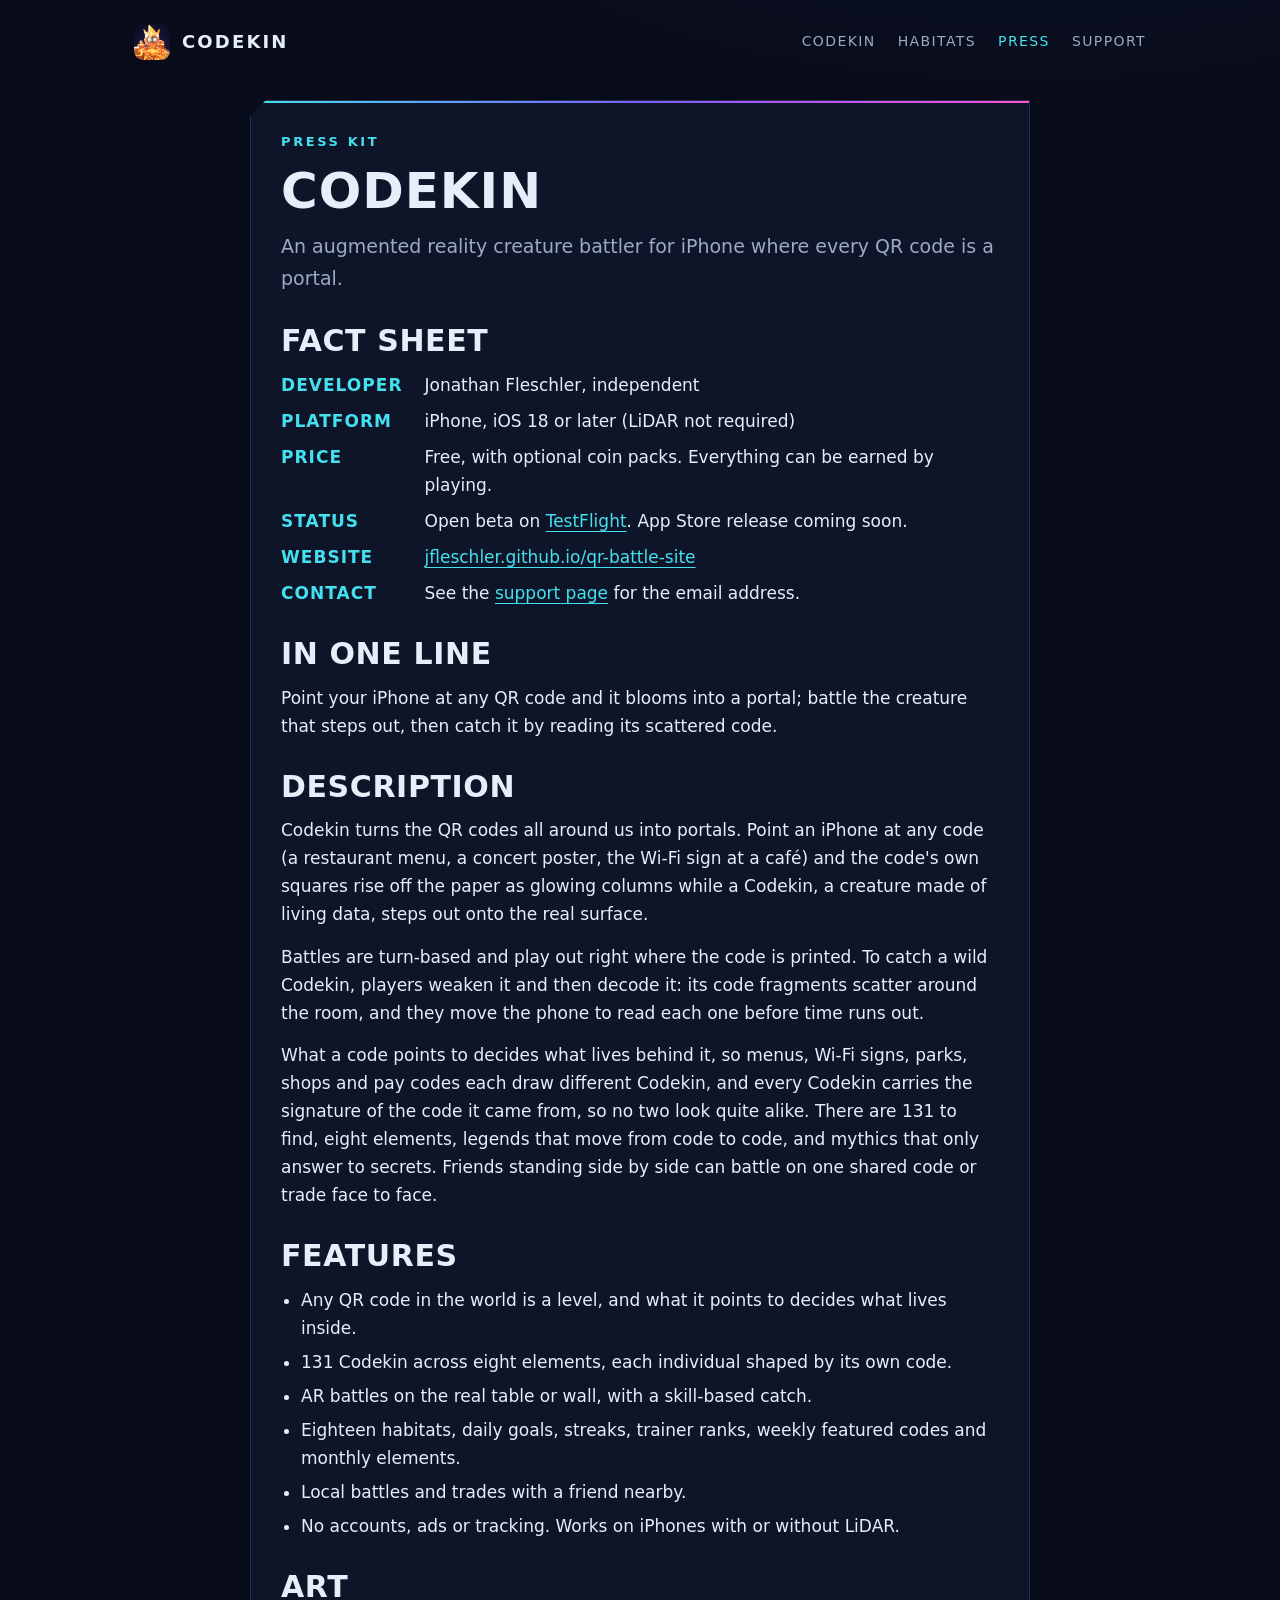
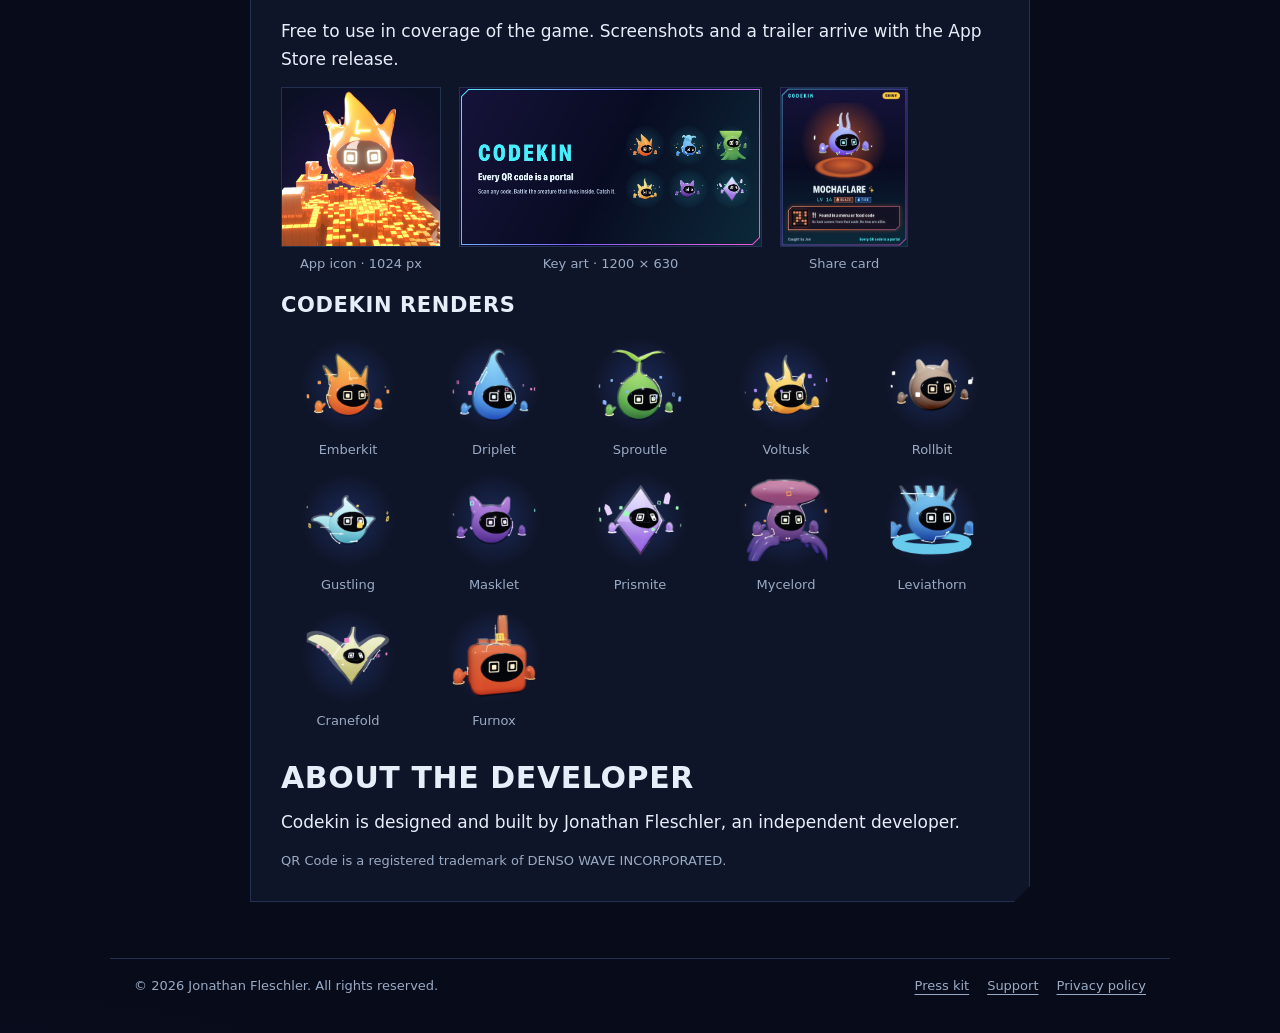
==== press/index.html @ 05992ad1 "Build out the site: Codekin gallery, habitats, live events, press kit - Every Codekin in a filterabl" ====
<!doctype html>
<html lang="en">
<head>
<meta charset="utf-8">
<meta name="viewport" content="width=device-width, initial-scale=1">
<title>Codekin Press Kit</title>
<meta name="description" content="Facts, descriptions, art and contact details for writing about Codekin, the AR creature battler where every QR code is a portal.">
<meta name="theme-color" content="#080c1a">
<meta property="og:title" content="Codekin Press Kit">
<meta property="og:description" content="Facts, descriptions, art and contact details for writing about Codekin.">
<meta property="og:image" content="https://jfleschler.github.io/qr-battle-site/assets/og.jpg">
<meta name="twitter:card" content="summary_large_image">
<link rel="icon" href="../assets/icon.png">
<link rel="stylesheet" href="../style.css">
</head>
<body>
<nav aria-label="Main navigation">
  <a class="brand" href="../"><img src="../assets/icon.png" alt="" width="36" height="36"><span>Codekin</span></a>
  <div class="links"><a href="../#codekin">Codekin</a><a href="../#habitats">Habitats</a><a href="../press/" aria-current="page">Press</a><a href="../support/">Support</a></div>
</nav>
<main>
  <article class="panel document press">
    <p class="eyebrow">Press kit</p>
    <h1>Codekin</h1>
    <p class="lede">An augmented reality creature battler for iPhone where every QR code is a portal.</p>

    <h2>Fact sheet</h2>
    <dl class="facts">
      <dt>Developer</dt><dd>Jonathan Fleschler, independent</dd>
      <dt>Platform</dt><dd>iPhone, iOS 18 or later (LiDAR not required)</dd>
      <dt>Price</dt><dd>Free, with optional coin packs. Everything can be earned by playing.</dd>
      <dt>Status</dt><dd>Open beta on <a href="https://testflight.apple.com/join/FkPMTj8T">TestFlight</a>. App Store release coming soon.</dd>
      <dt>Website</dt><dd><a href="https://jfleschler.github.io/qr-battle-site/">jfleschler.github.io/qr-battle-site</a></dd>
      <dt>Contact</dt><dd>See the <a href="../support/">support page</a> for the email address.</dd>
    </dl>

    <h2>In one line</h2>
    <p>Point your iPhone at any QR code and it blooms into a portal; battle the creature that steps out, then catch it by reading its scattered code.</p>

    <h2>Description</h2>
    <p>Codekin turns the QR codes all around us into portals. Point an iPhone at any code (a restaurant menu, a concert poster, the Wi-Fi sign at a café) and the code's own squares rise off the paper as glowing columns while a Codekin, a creature made of living data, steps out onto the real surface.</p>
    <p>Battles are turn-based and play out right where the code is printed. To catch a wild Codekin, players weaken it and then decode it: its code fragments scatter around the room, and they move the phone to read each one before time runs out.</p>
    <p>What a code points to decides what lives behind it, so menus, Wi-Fi signs, parks, shops and pay codes each draw different Codekin, and every Codekin carries the signature of the code it came from, so no two look quite alike. There are 131 to find, eight elements, legends that move from code to code, and mythics that only answer to secrets. Friends standing side by side can battle on one shared code or trade face to face.</p>

    <h2>Features</h2>
    <ul class="features">
      <li>Any QR code in the world is a level, and what it points to decides what lives inside.</li>
      <li>131 Codekin across eight elements, each individual shaped by its own code.</li>
      <li>AR battles on the real table or wall, with a skill-based catch.</li>
      <li>Eighteen habitats, daily goals, streaks, trainer ranks, weekly featured codes and monthly elements.</li>
      <li>Local battles and trades with a friend nearby.</li>
      <li>No accounts, ads or tracking. Works on iPhones with or without LiDAR.</li>
    </ul>

    <h2>Art</h2>
    <p>Free to use in coverage of the game. Screenshots and a trailer arrive with the App Store release.</p>
    <div class="press-art">
      <a href="../assets/press/codekin-icon-1024.png" download><img src="../assets/press/codekin-icon-1024.png" alt="The Codekin app icon" width="160" height="160" loading="lazy"><span>App icon · 1024 px</span></a>
      <a href="../assets/og.jpg" download><img src="../assets/og.jpg" alt="Codekin key art: the name and six Codekin" width="300" height="158" loading="lazy"><span>Key art · 1200 × 630</span></a>
      <a href="../assets/share-card.jpg" download><img src="../assets/share-card.jpg" alt="An in-game share card of a shiny Mochaflare" width="160" height="200" loading="lazy"><span>Share card</span></a>
    </div>
    <h3>Codekin renders</h3>
    <ul class="press-renders">
      <li><a href="../assets/press/codekin/emberkit.png" download><img src="../assets/press/codekin/emberkit.png" alt="Emberkit" width="120" height="120" loading="lazy">Emberkit</a></li>
      <li><a href="../assets/press/codekin/driplet.png" download><img src="../assets/press/codekin/driplet.png" alt="Driplet" width="120" height="120" loading="lazy">Driplet</a></li>
      <li><a href="../assets/press/codekin/sproutle.png" download><img src="../assets/press/codekin/sproutle.png" alt="Sproutle" width="120" height="120" loading="lazy">Sproutle</a></li>
      <li><a href="../assets/press/codekin/voltusk.png" download><img src="../assets/press/codekin/voltusk.png" alt="Voltusk" width="120" height="120" loading="lazy">Voltusk</a></li>
      <li><a href="../assets/press/codekin/rollbit.png" download><img src="../assets/press/codekin/rollbit.png" alt="Rollbit" width="120" height="120" loading="lazy">Rollbit</a></li>
      <li><a href="../assets/press/codekin/gustling.png" download><img src="../assets/press/codekin/gustling.png" alt="Gustling" width="120" height="120" loading="lazy">Gustling</a></li>
      <li><a href="../assets/press/codekin/masklet.png" download><img src="../assets/press/codekin/masklet.png" alt="Masklet" width="120" height="120" loading="lazy">Masklet</a></li>
      <li><a href="../assets/press/codekin/prismite.png" download><img src="../assets/press/codekin/prismite.png" alt="Prismite" width="120" height="120" loading="lazy">Prismite</a></li>
      <li><a href="../assets/press/codekin/mycelord.png" download><img src="../assets/press/codekin/mycelord.png" alt="Mycelord" width="120" height="120" loading="lazy">Mycelord</a></li>
      <li><a href="../assets/press/codekin/leviathorn.png" download><img src="../assets/press/codekin/leviathorn.png" alt="Leviathorn" width="120" height="120" loading="lazy">Leviathorn</a></li>
      <li><a href="../assets/press/codekin/cranefold.png" download><img src="../assets/press/codekin/cranefold.png" alt="Cranefold" width="120" height="120" loading="lazy">Cranefold</a></li>
      <li><a href="../assets/press/codekin/furnox.png" download><img src="../assets/press/codekin/furnox.png" alt="Furnox" width="120" height="120" loading="lazy">Furnox</a></li>
    </ul>

    <h2>About the developer</h2>
    <p>Codekin is designed and built by Jonathan Fleschler, an independent developer.</p>
    <p class="muted small">QR Code is a registered trademark of DENSO WAVE INCORPORATED.</p>
  </article>
</main>
<footer>
  <span>© 2026 Jonathan Fleschler. All rights reserved.</span>
  <span><a href="../press/">Press kit</a><a href="../support/">Support</a><a href="../privacy/">Privacy policy</a></span>
</footer>
</body>
</html>
---- style.css ----
/* Codekin site: the game's Glyph look. Navy panels with chamfered corners, cyan edges, condensed caps. */
:root {
  --navy: #080c1a;
  --panel: #0f1528;
  --panel-edge: #24304f;
  --ink: #e6eef9;
  --muted: #9aaac4;
  --cyan: #45e0f0;
  --violet: #7b5cff;
  --magenta: #ff4fd8;
  --display: "SF Pro Display", "Helvetica Neue", "Arial Narrow", system-ui, sans-serif;
  --body: system-ui, -apple-system, "Segoe UI", Roboto, sans-serif;
  --mono: ui-monospace, "SF Mono", Menlo, Consolas, monospace;
  color-scheme: dark;
}
* { box-sizing: border-box; }
body {
  margin: 0;
  color: var(--ink);
  font-family: var(--body);
  font-size: 17px;
  line-height: 1.65;
  background:
    radial-gradient(1200px 600px at 80% -10%, #1b2a5a55, transparent 60%),
    radial-gradient(900px 500px at 0% 110%, #3a1d6a44, transparent 60%),
    var(--navy);
  min-height: 100vh;
}
a { color: var(--cyan); text-underline-offset: 4px; }
a:hover { text-decoration-thickness: 2px; }
a:focus-visible, summary:focus-visible { outline: 2px solid var(--cyan); outline-offset: 4px; }
::selection { background: var(--cyan); color: var(--navy); }

nav, main, footer { max-width: 1060px; margin: 0 auto; padding-inline: 24px; }
nav { display: flex; justify-content: space-between; align-items: center; gap: 20px; padding-block: 24px; }
.brand { display: flex; align-items: center; gap: 12px; color: var(--ink); text-decoration: none; }
.brand img { width: 36px; height: 36px; border-radius: 9px; }
.brand span, .eyebrow, h1, h2, summary, .button {
  font-family: var(--display);
  font-stretch: condensed;
  text-transform: uppercase;
}
.brand span { font-weight: 800; letter-spacing: 0.12em; font-size: 18px; }
nav .links { display: flex; gap: 22px; }
nav .links a { color: var(--muted); text-decoration: none; text-transform: uppercase; letter-spacing: 0.1em; font-size: 14px; }
nav .links a[aria-current="page"], nav .links a:hover { color: var(--cyan); }

main { padding-block: 16px 56px; display: grid; gap: 28px; }
.eyebrow { color: var(--cyan); letter-spacing: 0.2em; font-size: 13px; font-weight: 700; margin: 0; }
h1, h2 { font-weight: 800; line-height: 1.02; letter-spacing: 0.02em; text-wrap: balance; margin: 0; }
h1 { font-size: clamp(38px, 6.4vw, 64px); }
h2 { font-size: clamp(24px, 3.4vw, 30px); }

/* Panels: chamfered top-left and bottom-right, like the in-game cards. */
.panel {
  background: var(--panel);
  border: 1px solid var(--panel-edge);
  clip-path: polygon(16px 0, 100% 0, 100% calc(100% - 16px), calc(100% - 16px) 100%, 0 100%, 0 16px);
  padding: 30px;
  position: relative;
}
.panel::before {
  content: "";
  position: absolute; inset: 0 0 auto 0; height: 2px;
  background: linear-gradient(90deg, var(--cyan), var(--violet), var(--magenta));
}

.hero { display: grid; grid-template-columns: 1.1fr 0.9fr; gap: 36px; align-items: center; padding-block: 12px 8px; }
.hero > div { display: grid; gap: 18px; min-width: 0; }
.hero p.lede { font-size: 19px; color: var(--muted); margin: 0; max-width: 36em; }
.hero img { width: 100%; max-width: 100%; height: auto; display: block; border: 1px solid var(--panel-edge);
  clip-path: polygon(24px 0, 100% 0, 100% calc(100% - 24px), calc(100% - 24px) 100%, 0 100%, 0 24px); }
.badge { justify-self: start; border: 1px solid var(--cyan); color: var(--cyan); padding: 6px 14px; font-size: 13px;
  letter-spacing: 0.08em; text-transform: uppercase; }

.cards { display: grid; grid-template-columns: repeat(3, minmax(0, 1fr)); gap: 20px; }
.cards .panel { display: grid; gap: 10px; align-content: start; }
.cards p { margin: 0; color: var(--muted); }
.finder { width: 28px; height: 28px; border: 4px solid var(--cyan); padding: 4px; }
.finder::after { content: ""; display: block; width: 100%; height: 100%; background: var(--cyan); }

.help { display: flex; justify-content: space-between; align-items: center; gap: 24px; }
.help p { margin: 6px 0 0; color: var(--muted); }
.button { display: inline-block; flex: none; text-decoration: none; color: var(--navy); background: var(--cyan);
  padding: 12px 22px; font-weight: 800; letter-spacing: 0.08em; font-size: 17px;
  clip-path: polygon(10px 0, 100% 0, 100% calc(100% - 10px), calc(100% - 10px) 100%, 0 100%, 0 10px); }
.button:hover { background: #7af0fb; }

.document { max-width: 780px; width: 100%; margin: 0 auto; display: grid; gap: 14px; }
.document h1 { font-size: clamp(36px, 5vw, 50px); }
.document h2 { margin-top: 18px; }
.document p { margin: 0; }
.document .updated { font-family: var(--mono); font-size: 13px; color: var(--muted); }
.document a { overflow-wrap: anywhere; }
.contact { background: #0a1122; border: 1px solid var(--panel-edge); padding: 20px 22px; display: grid; gap: 8px; margin-block: 8px; }
.contact .address { font-family: var(--mono); font-size: 16px; user-select: all; overflow-wrap: anywhere; margin: 0; }
details { border-top: 1px solid var(--panel-edge); padding-block: 14px; }
details:last-of-type { border-bottom: 1px solid var(--panel-edge); }
summary { cursor: pointer; font-weight: 700; font-size: 20px; letter-spacing: 0.04em; }
details p { margin-top: 10px !important; color: var(--muted); }

footer { display: flex; justify-content: space-between; flex-wrap: wrap; gap: 16px; padding-block: 16px 36px;
  font-size: 13px; color: var(--muted); border-top: 1px solid var(--panel-edge); }
footer span { display: flex; gap: 18px; flex-wrap: wrap; }
footer a { color: var(--muted); }

@media (max-width: 760px) {
  .hero { grid-template-columns: 1fr; }
  .cards { grid-template-columns: 1fr; }
  .help { flex-direction: column; align-items: stretch; }
  .panel { padding: 24px; }
  nav .links { gap: 14px; }
}
@media (prefers-reduced-motion: reduce) { * { scroll-behavior: auto; } }

/* Landing page sections. */
.actions { display: flex; align-items: center; gap: 16px; flex-wrap: wrap; }
.actions .badge { justify-self: auto; }
.section { display: grid; gap: 14px; margin-top: 18px; }
.section-lede { color: var(--muted); margin: 0; max-width: 46em; }
h3 { font-family: var(--display); font-stretch: condensed; text-transform: uppercase; font-weight: 800; font-size: 21px;
  letter-spacing: 0.03em; margin: 0; }
.muted { color: var(--muted); }

.events { display: grid; gap: 12px; }
.event-row { display: grid; grid-template-columns: repeat(2, minmax(0, 1fr)); gap: 24px; }
.event { display: grid; gap: 2px; }
.event-label { color: var(--muted); font-size: 13px; letter-spacing: 0.14em; text-transform: uppercase; }
.event strong { font-family: var(--display); font-stretch: condensed; text-transform: uppercase; font-size: 28px;
  font-weight: 800; line-height: 1.1; color: #ffd15c; }
.event span:last-child { color: var(--muted); font-size: 15px; }

.steps { list-style: none; margin: 0; padding: 0; display: grid; grid-template-columns: repeat(3, minmax(0, 1fr)); gap: 20px; }
.steps .panel { display: grid; gap: 8px; align-content: start; }
.steps p { margin: 0; color: var(--muted); }
.step { font-family: var(--mono); color: var(--cyan); font-size: 15px; border: 1px solid var(--cyan); width: 32px; height: 32px;
  display: grid; place-items: center; }

.chips { display: flex; gap: 6px; flex-wrap: wrap; justify-content: center; }
.chip { --tint: var(--cyan); font-size: 11px; font-weight: 700; letter-spacing: 0.1em; text-transform: uppercase; padding: 2px 7px;
  border: 1px solid var(--tint); color: color-mix(in srgb, var(--tint) 55%, white);
  background: color-mix(in srgb, var(--tint) 18%, transparent); }
.chip.rarity { --tint: #ffd15c; }

.filters { display: flex; flex-wrap: wrap; gap: 8px; }
.filter { --tint: var(--cyan); font: inherit; font-size: 14px; font-weight: 700; letter-spacing: 0.08em; text-transform: uppercase;
  color: var(--ink); background: var(--panel); border: 1px solid var(--panel-edge); padding: 8px 14px; min-height: 44px; cursor: pointer;
  clip-path: polygon(8px 0, 100% 0, 100% calc(100% - 8px), calc(100% - 8px) 100%, 0 100%, 0 8px); }
.filter[aria-pressed="true"] { border-color: var(--tint); background: color-mix(in srgb, var(--tint) 24%, var(--panel)); }
.filter:hover { border-color: var(--tint); }
.filter:focus-visible, .kin:focus-visible { outline: 2px solid var(--cyan); outline-offset: 3px; }

.gallery { list-style: none; margin: 0; padding: 0; display: grid; grid-template-columns: repeat(auto-fill, minmax(150px, 1fr)); gap: 12px; }
.gallery li[hidden] { display: none; }
.kin { width: 100%; display: grid; justify-items: center; gap: 4px; padding: 14px 10px 14px; cursor: pointer; font: inherit; color: var(--ink);
  background: radial-gradient(circle at 50% 38%, #1b2a5a 0, var(--panel) 62%); border: 1px solid var(--panel-edge);
  clip-path: polygon(12px 0, 100% 0, 100% calc(100% - 12px), calc(100% - 12px) 100%, 0 100%, 0 12px);
  transition: border-color 0.15s, transform 0.15s; }
.kin:hover { border-color: var(--cyan); transform: translateY(-2px); }
.kin img { width: 112px; height: 112px; object-fit: contain; }
.kin .number { font-family: var(--mono); font-size: 12px; color: var(--muted); }
.kin .name { font-family: var(--display); font-stretch: condensed; text-transform: uppercase; font-weight: 800; font-size: 17px;
  letter-spacing: 0.04em; line-height: 1.1; }
.secret img, img.secret { filter: brightness(0) drop-shadow(0 0 8px #7b5cffaa); }

.habitats { list-style: none; margin: 0; padding: 0; display: grid; grid-template-columns: repeat(auto-fill, minmax(230px, 1fr)); gap: 12px; }
.habitat { padding: 20px; display: grid; gap: 8px; align-content: start; }
.habitat p { margin: 0; color: var(--muted); font-size: 15px; }
.habitat .chips { justify-content: flex-start; }

.split { display: grid; grid-template-columns: 1fr 0.8fr; gap: 28px; align-items: center; }
.split .panel { display: grid; gap: 12px; }
.split .panel p { margin: 0; color: var(--muted); }
.split img { width: 100%; height: auto; display: block; max-width: 420px; justify-self: center; }

dialog { max-width: min(440px, calc(100vw - 32px)); width: 100%; border: 1px solid var(--panel-edge); background: var(--panel); color: var(--ink);
  padding: 28px; text-align: center;
  clip-path: polygon(16px 0, 100% 0, 100% calc(100% - 16px), calc(100% - 16px) 100%, 0 100%, 0 16px); }
dialog::backdrop { background: #04060dcc; backdrop-filter: blur(4px); }
dialog img { width: 220px; height: 220px; object-fit: contain; display: block; margin: 0 auto 8px; }
dialog h2 { margin: 2px 0 10px; }
dialog p { color: var(--muted); }
dialog .eyebrow { text-transform: uppercase; }
dialog .close { position: absolute; top: 10px; right: 12px; width: 44px; height: 44px; font-size: 26px; line-height: 1; color: var(--muted);
  background: none; border: 0; cursor: pointer; }
dialog .close:hover { color: var(--ink); }

@media (max-width: 760px) {
  .steps, .event-row, .split { grid-template-columns: 1fr; }
  .gallery { grid-template-columns: repeat(auto-fill, minmax(120px, 1fr)); }
  .kin img { width: 88px; height: 88px; }
  nav { flex-wrap: wrap; }
}
@media (prefers-reduced-motion: reduce) { .kin { transition: none; } .kin:hover { transform: none; } }

/* Press kit. */
.document .lede { font-size: 19px; color: var(--muted); }
.facts { display: grid; grid-template-columns: max-content 1fr; gap: 8px 22px; margin: 0; }
.facts dt { font-family: var(--display); font-stretch: condensed; text-transform: uppercase; font-weight: 800; letter-spacing: 0.06em; color: var(--cyan); }
.facts dd { margin: 0; }
.features { margin: 0; padding-left: 20px; display: grid; gap: 6px; }
.press-art { display: flex; flex-wrap: wrap; gap: 18px; align-items: flex-end; }
.press-art a, .press-renders a { display: grid; gap: 6px; justify-items: center; color: var(--muted); text-decoration: none; font-size: 13px; }
.press-art a:hover, .press-renders a:hover { color: var(--cyan); }
.press-art img { height: 160px; width: auto; border: 1px solid var(--panel-edge); }
.press-renders { list-style: none; margin: 0; padding: 0; display: grid; grid-template-columns: repeat(auto-fill, minmax(110px, 1fr)); gap: 12px; }
.press-renders img { width: 96px; height: 96px; object-fit: contain; background: radial-gradient(circle, #1b2a5a, transparent 70%); }
.small { font-size: 13px; }
@media (max-width: 760px) { .facts { grid-template-columns: 1fr; gap: 2px; } .facts dd { margin-bottom: 10px; } }
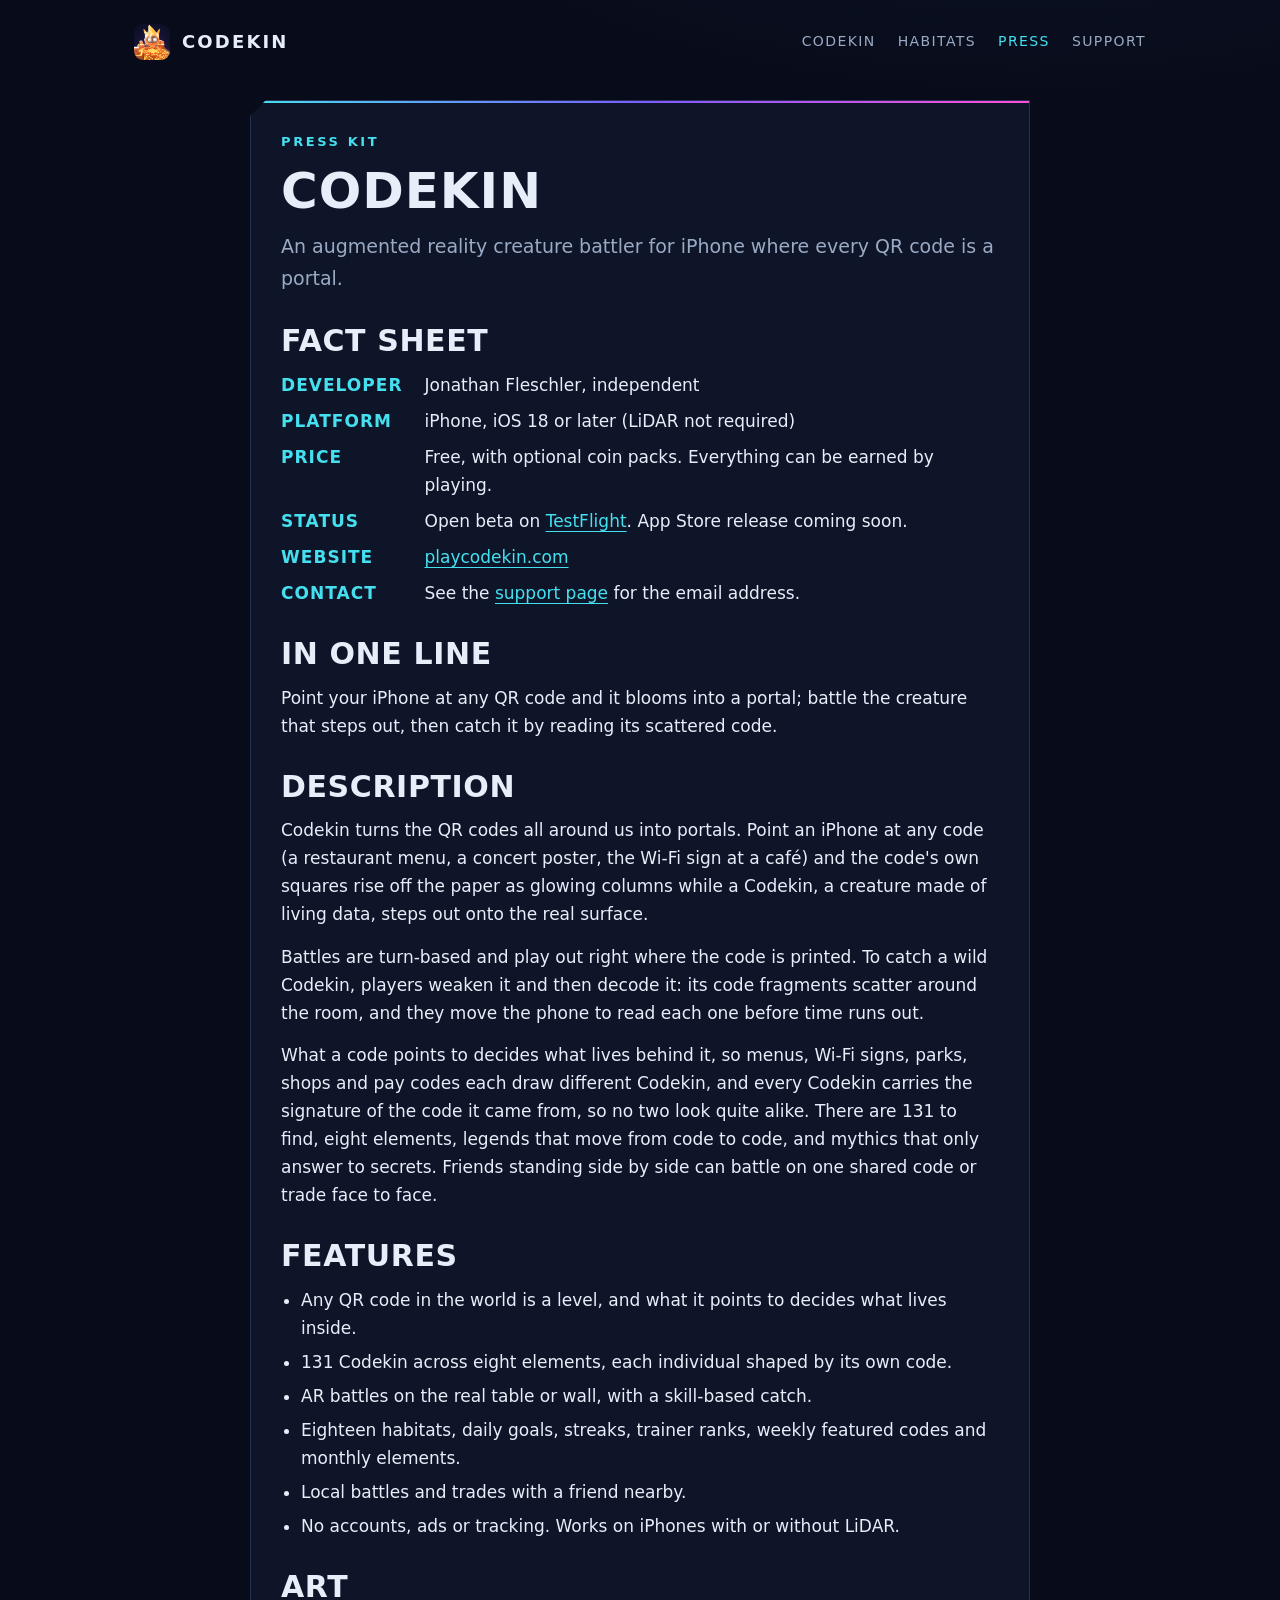
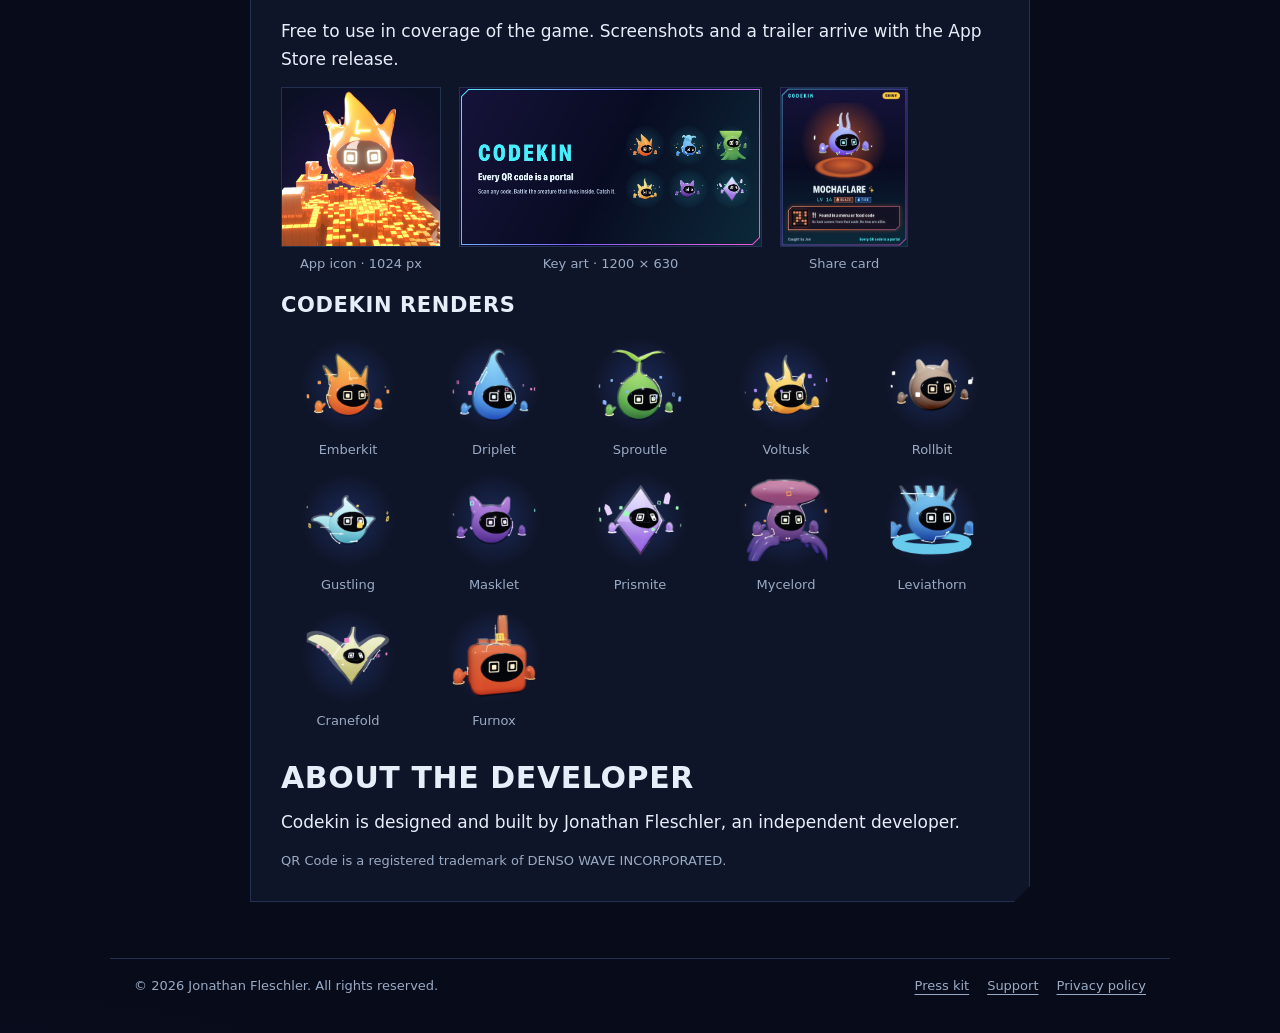
==== commit c348de73: "Serve the site at playcodekin.com Co-Authored-By: Claude Opus 5.5 <noreply@anthropic.com>" ====
--- a/press/index.html
+++ b/press/index.html
@@ -8,7 +8,7 @@
 <meta name="theme-color" content="#080c1a">
 <meta property="og:title" content="Codekin Press Kit">
 <meta property="og:description" content="Facts, descriptions, art and contact details for writing about Codekin.">
-<meta property="og:image" content="https://jfleschler.github.io/qr-battle-site/assets/og.jpg">
+<meta property="og:image" content="https://playcodekin.com/assets/og.jpg">
 <meta name="twitter:card" content="summary_large_image">
 <link rel="icon" href="../assets/icon.png">
 <link rel="stylesheet" href="../style.css">
@@ -30,7 +30,7 @@
       <dt>Platform</dt><dd>iPhone, iOS 18 or later (LiDAR not required)</dd>
       <dt>Price</dt><dd>Free, with optional coin packs. Everything can be earned by playing.</dd>
       <dt>Status</dt><dd>Open beta on <a href="https://testflight.apple.com/join/FkPMTj8T">TestFlight</a>. App Store release coming soon.</dd>
-      <dt>Website</dt><dd><a href="https://jfleschler.github.io/qr-battle-site/">jfleschler.github.io/qr-battle-site</a></dd>
+      <dt>Website</dt><dd><a href="https://playcodekin.com/">playcodekin.com</a></dd>
       <dt>Contact</dt><dd>See the <a href="../support/">support page</a> for the email address.</dd>
     </dl>
 
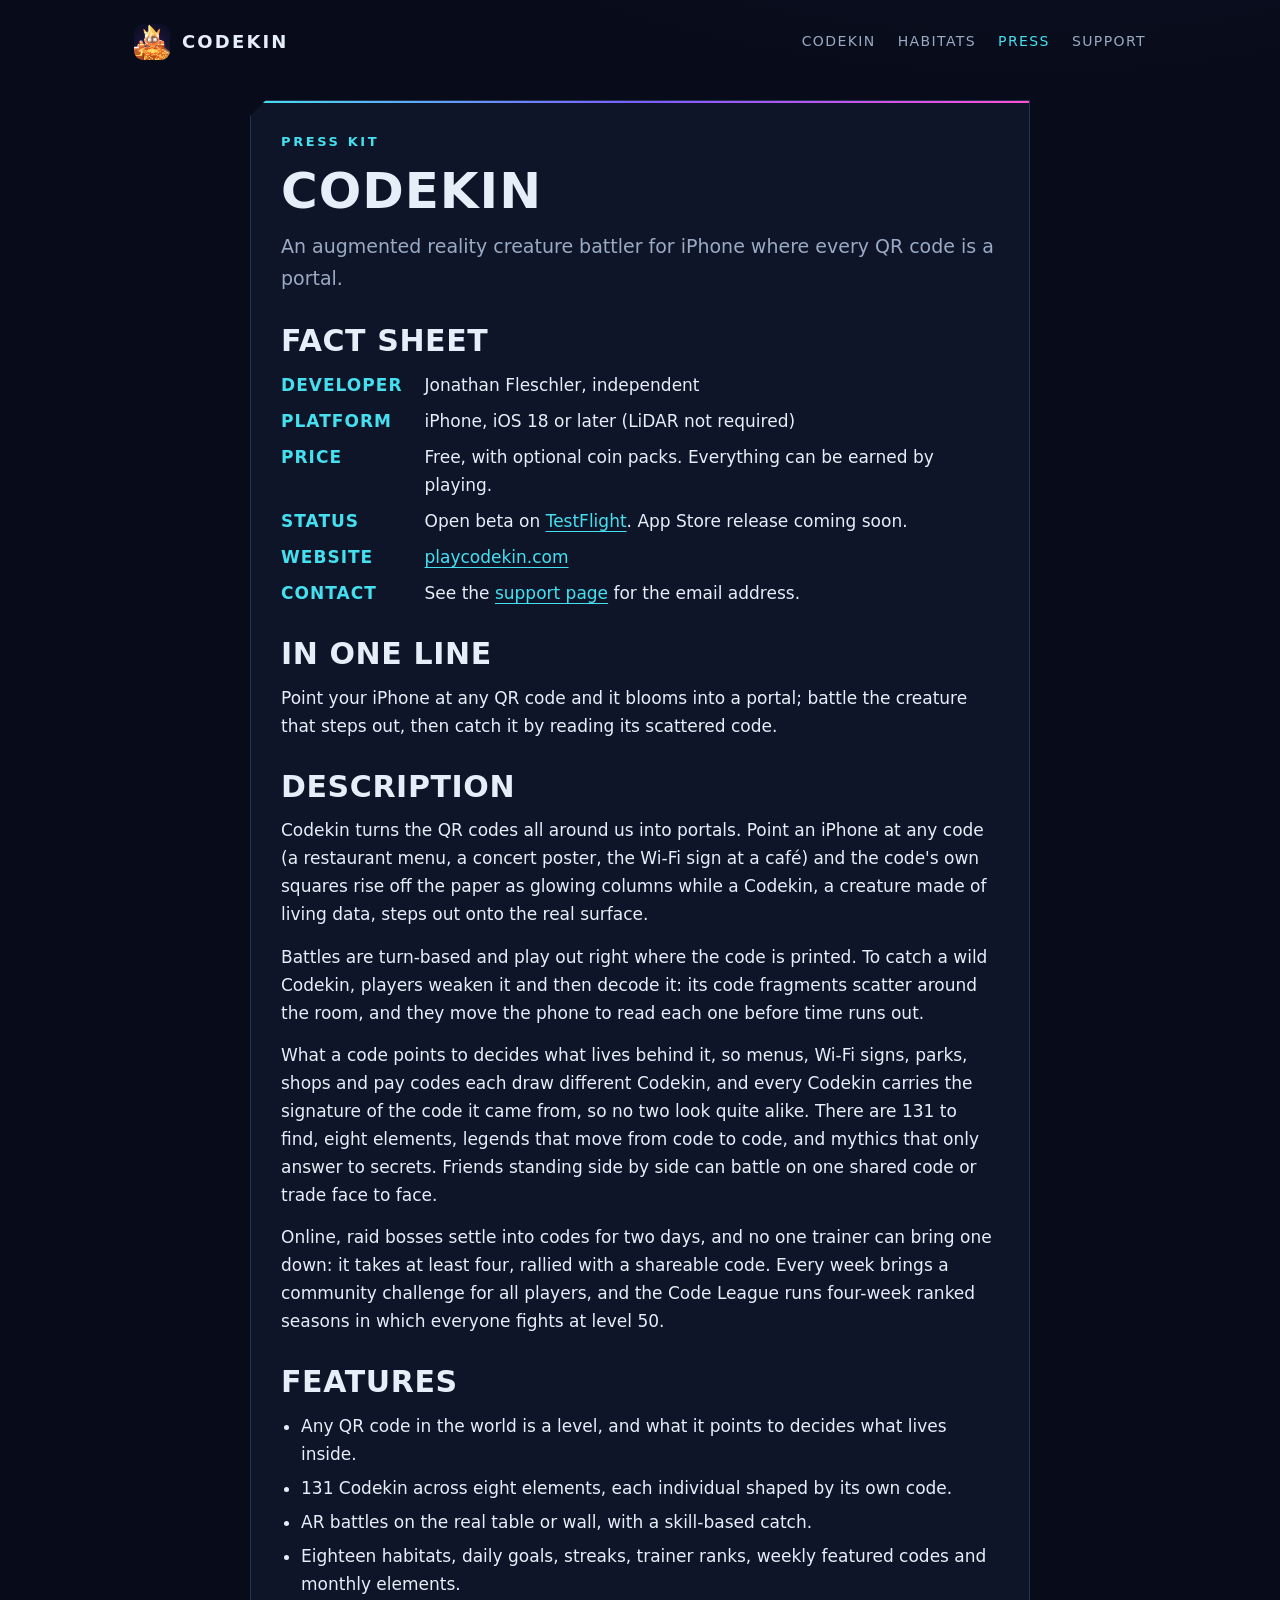
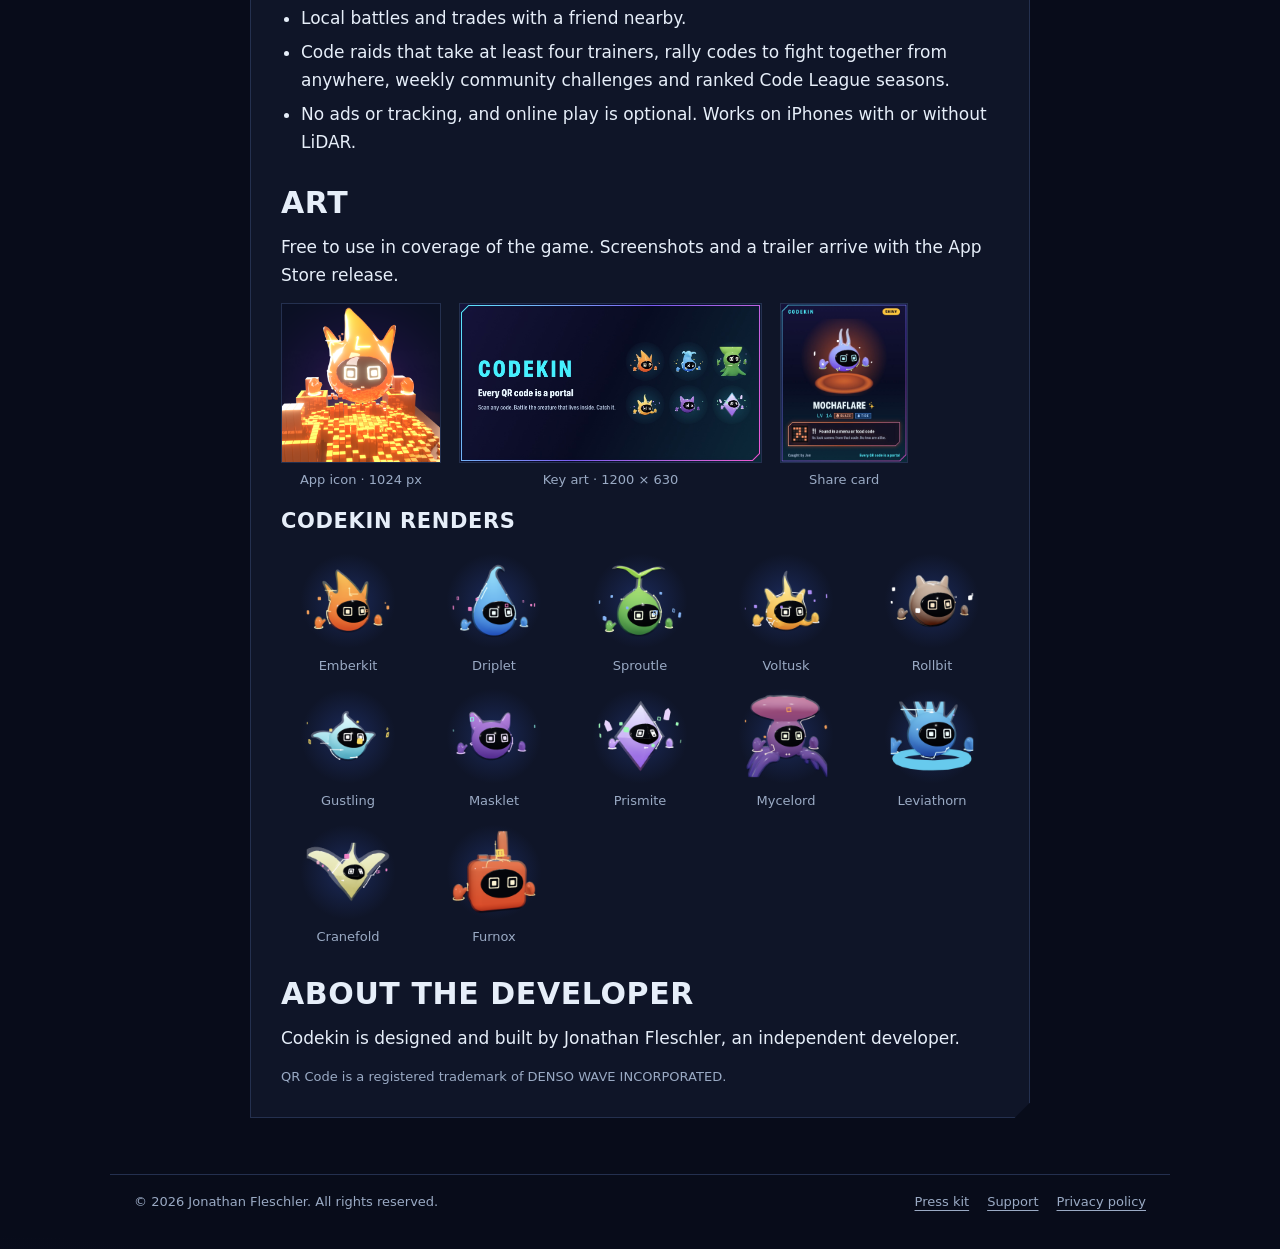
==== commit 3c8395d6: "Codekin online on the site A home page section on code raids, the community challenge and the Code L" ====
--- a/press/index.html
+++ b/press/index.html
@@ -41,6 +41,7 @@
     <p>Codekin turns the QR codes all around us into portals. Point an iPhone at any code (a restaurant menu, a concert poster, the Wi-Fi sign at a café) and the code's own squares rise off the paper as glowing columns while a Codekin, a creature made of living data, steps out onto the real surface.</p>
     <p>Battles are turn-based and play out right where the code is printed. To catch a wild Codekin, players weaken it and then decode it: its code fragments scatter around the room, and they move the phone to read each one before time runs out.</p>
     <p>What a code points to decides what lives behind it, so menus, Wi-Fi signs, parks, shops and pay codes each draw different Codekin, and every Codekin carries the signature of the code it came from, so no two look quite alike. There are 131 to find, eight elements, legends that move from code to code, and mythics that only answer to secrets. Friends standing side by side can battle on one shared code or trade face to face.</p>
+    <p>Online, raid bosses settle into codes for two days, and no one trainer can bring one down: it takes at least four, rallied with a shareable code. Every week brings a community challenge for all players, and the Code League runs four-week ranked seasons in which everyone fights at level 50.</p>
 
     <h2>Features</h2>
     <ul class="features">
@@ -49,7 +50,8 @@
       <li>AR battles on the real table or wall, with a skill-based catch.</li>
       <li>Eighteen habitats, daily goals, streaks, trainer ranks, weekly featured codes and monthly elements.</li>
       <li>Local battles and trades with a friend nearby.</li>
-      <li>No accounts, ads or tracking. Works on iPhones with or without LiDAR.</li>
+      <li>Code raids that take at least four trainers, rally codes to fight together from anywhere, weekly community challenges and ranked Code League seasons.</li>
+      <li>No ads or tracking, and online play is optional. Works on iPhones with or without LiDAR.</li>
     </ul>
 
     <h2>Art</h2>
